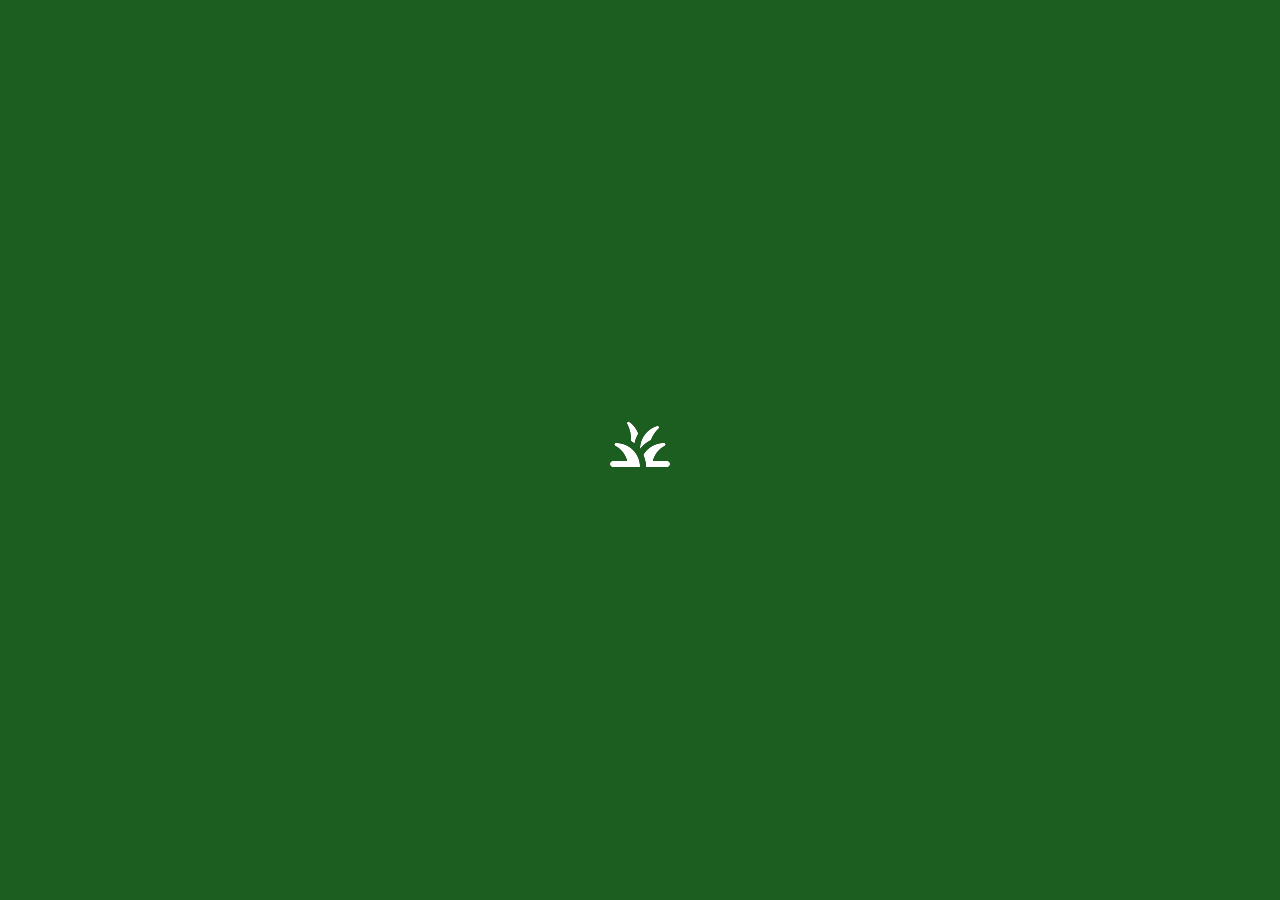
==== web/index.html @ 2c90daf3 "KisanMitra 360 Flutter app Offline-first farm companion: onboarding, daily tasks, expenses, irrigati" ====
<!DOCTYPE html><html><head>
  <!--
    If you are serving your web app in a path other than the root, change the
    href value below to reflect the base path you are serving from.

    The path provided below has to start and end with a slash "/" in order for
    it to work correctly.

    For more details:
    * https://developer.mozilla.org/en-US/docs/Web/HTML/Element/base

    This is a placeholder for base href that will be replaced by the value of
    the `--base-href` argument provided to `flutter build`.
  -->
  <base href="$FLUTTER_BASE_HREF">

  <meta charset="UTF-8">
  <meta content="IE=Edge" http-equiv="X-UA-Compatible">
  <meta name="description" content="A new Flutter project.">

  <!-- iOS meta tags & icons -->
  <meta name="mobile-web-app-capable" content="yes">
  <meta name="apple-mobile-web-app-status-bar-style" content="black">
  <meta name="apple-mobile-web-app-title" content="kisan_mitra">
  <link rel="apple-touch-icon" href="icons/Icon-192.png">

  <!-- Favicon -->
  <link rel="icon" type="image/png" href="favicon.png">

  <title>kisan_mitra</title>
  <link rel="manifest" href="manifest.json">
  <style id="splash-screen-style">
    html {
      height: 100%
    }

    body {
      margin: 0;
      min-height: 100%;
      background-color: #1B5E20;
          background-size: 100% 100%;
    }

    .center {
      margin: 0;
      position: absolute;
      top: 50%;
      left: 50%;
      -ms-transform: translate(-50%, -50%);
      transform: translate(-50%, -50%);
    }

    .contain {
      display:block;
      width:100%; height:100%;
      object-fit: contain;
    }

    .stretch {
      display:block;
      width:100%; height:100%;
    }

    .cover {
      display:block;
      width:100%; height:100%;
      object-fit: cover;
    }

    .bottom {
      position: absolute;
      bottom: 0;
      left: 50%;
      -ms-transform: translate(-50%, 0);
      transform: translate(-50%, 0);
    }

    .bottomLeft {
      position: absolute;
      bottom: 0;
      left: 0;
    }

    .bottomRight {
      position: absolute;
      bottom: 0;
      right: 0;
    }
  </style>
  <script id="splash-screen-script">
    function removeSplashFromWeb() {
      document.getElementById("splash")?.remove();
      document.getElementById("splash-branding")?.remove();
      document.body.style.background = "transparent";
    }
  </script>
  <meta content="width=device-width, initial-scale=1.0, maximum-scale=1.0, user-scalable=no" name="viewport">
</head>
<body>
  <picture id="splash">
      <source srcset="splash/img/light-1x.png 1x, splash/img/light-2x.png 2x, splash/img/light-3x.png 3x, splash/img/light-4x.png 4x" media="(prefers-color-scheme: light)">
      <source srcset="splash/img/dark-1x.png 1x, splash/img/dark-2x.png 2x, splash/img/dark-3x.png 3x, splash/img/dark-4x.png 4x" media="(prefers-color-scheme: dark)">
      <img class="center" aria-hidden="true" src="splash/img/light-1x.png" alt="">
  </picture>
  <script src="flutter_bootstrap.js" async=""></script>


</body></html>
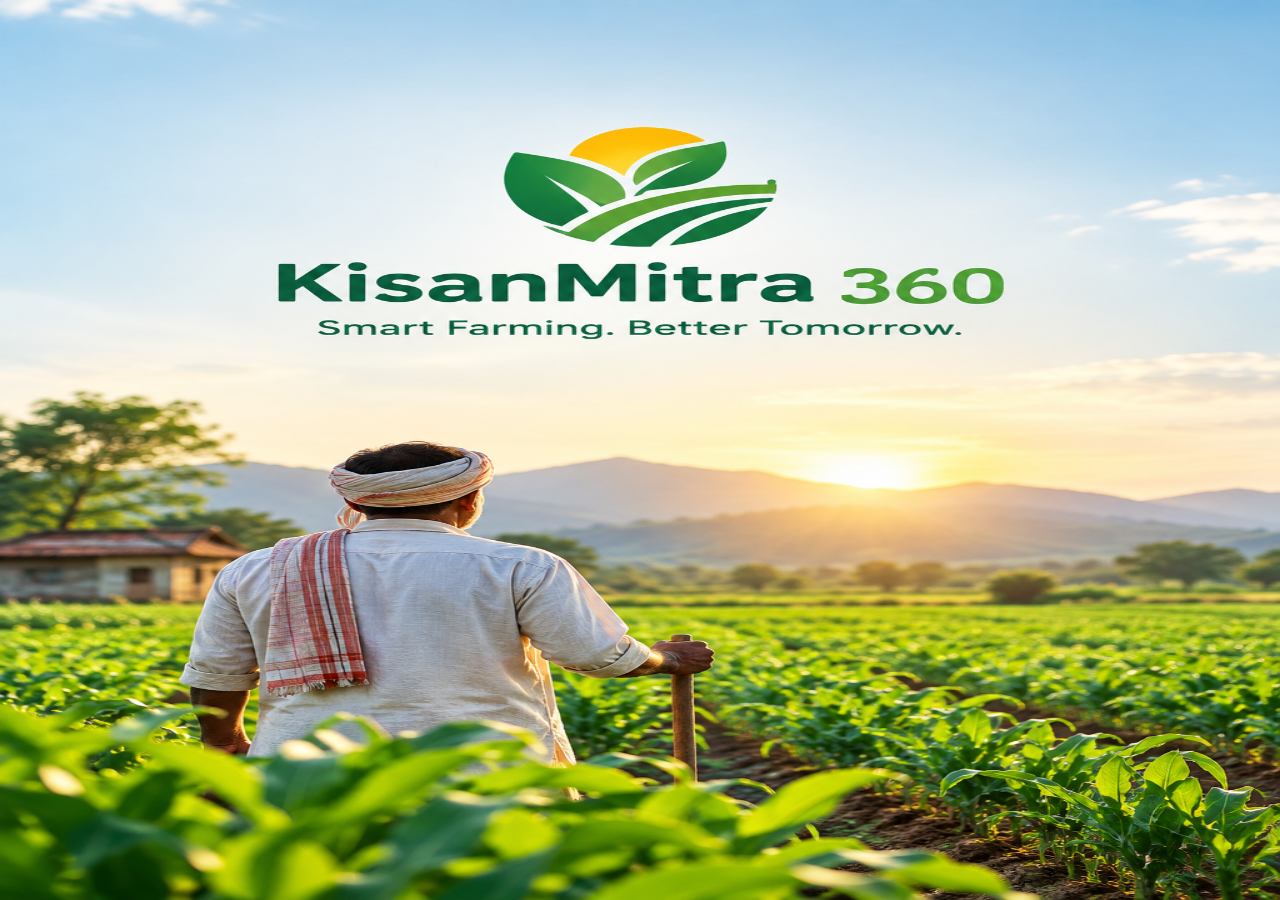
==== commit e0fdb137: "Add farm tools, live mandi API, weather redesign and cloud sync" ====
--- a/web/index.html
+++ b/web/index.html
@@ -29,6 +29,9 @@
 
   <title>kisan_mitra</title>
   <link rel="manifest" href="manifest.json">
+  
+  
+  <meta content="width=device-width, initial-scale=1.0, maximum-scale=1.0, user-scalable=no" name="viewport">
   <style id="splash-screen-style">
     html {
       height: 100%
@@ -37,8 +40,9 @@
     body {
       margin: 0;
       min-height: 100%;
-      background-color: #1B5E20;
-          background-size: 100% 100%;
+      background-color: #ffffff;
+      background-image: url("splash/img/light-background.png");
+      background-size: 100% 100%;
     }
 
     .center {
@@ -94,14 +98,9 @@
       document.body.style.background = "transparent";
     }
   </script>
-  <meta content="width=device-width, initial-scale=1.0, maximum-scale=1.0, user-scalable=no" name="viewport">
 </head>
 <body>
-  <picture id="splash">
-      <source srcset="splash/img/light-1x.png 1x, splash/img/light-2x.png 2x, splash/img/light-3x.png 3x, splash/img/light-4x.png 4x" media="(prefers-color-scheme: light)">
-      <source srcset="splash/img/dark-1x.png 1x, splash/img/dark-2x.png 2x, splash/img/dark-3x.png 3x, splash/img/dark-4x.png 4x" media="(prefers-color-scheme: dark)">
-      <img class="center" aria-hidden="true" src="splash/img/light-1x.png" alt="">
-  </picture>
+  
   <script src="flutter_bootstrap.js" async=""></script>
 
 
